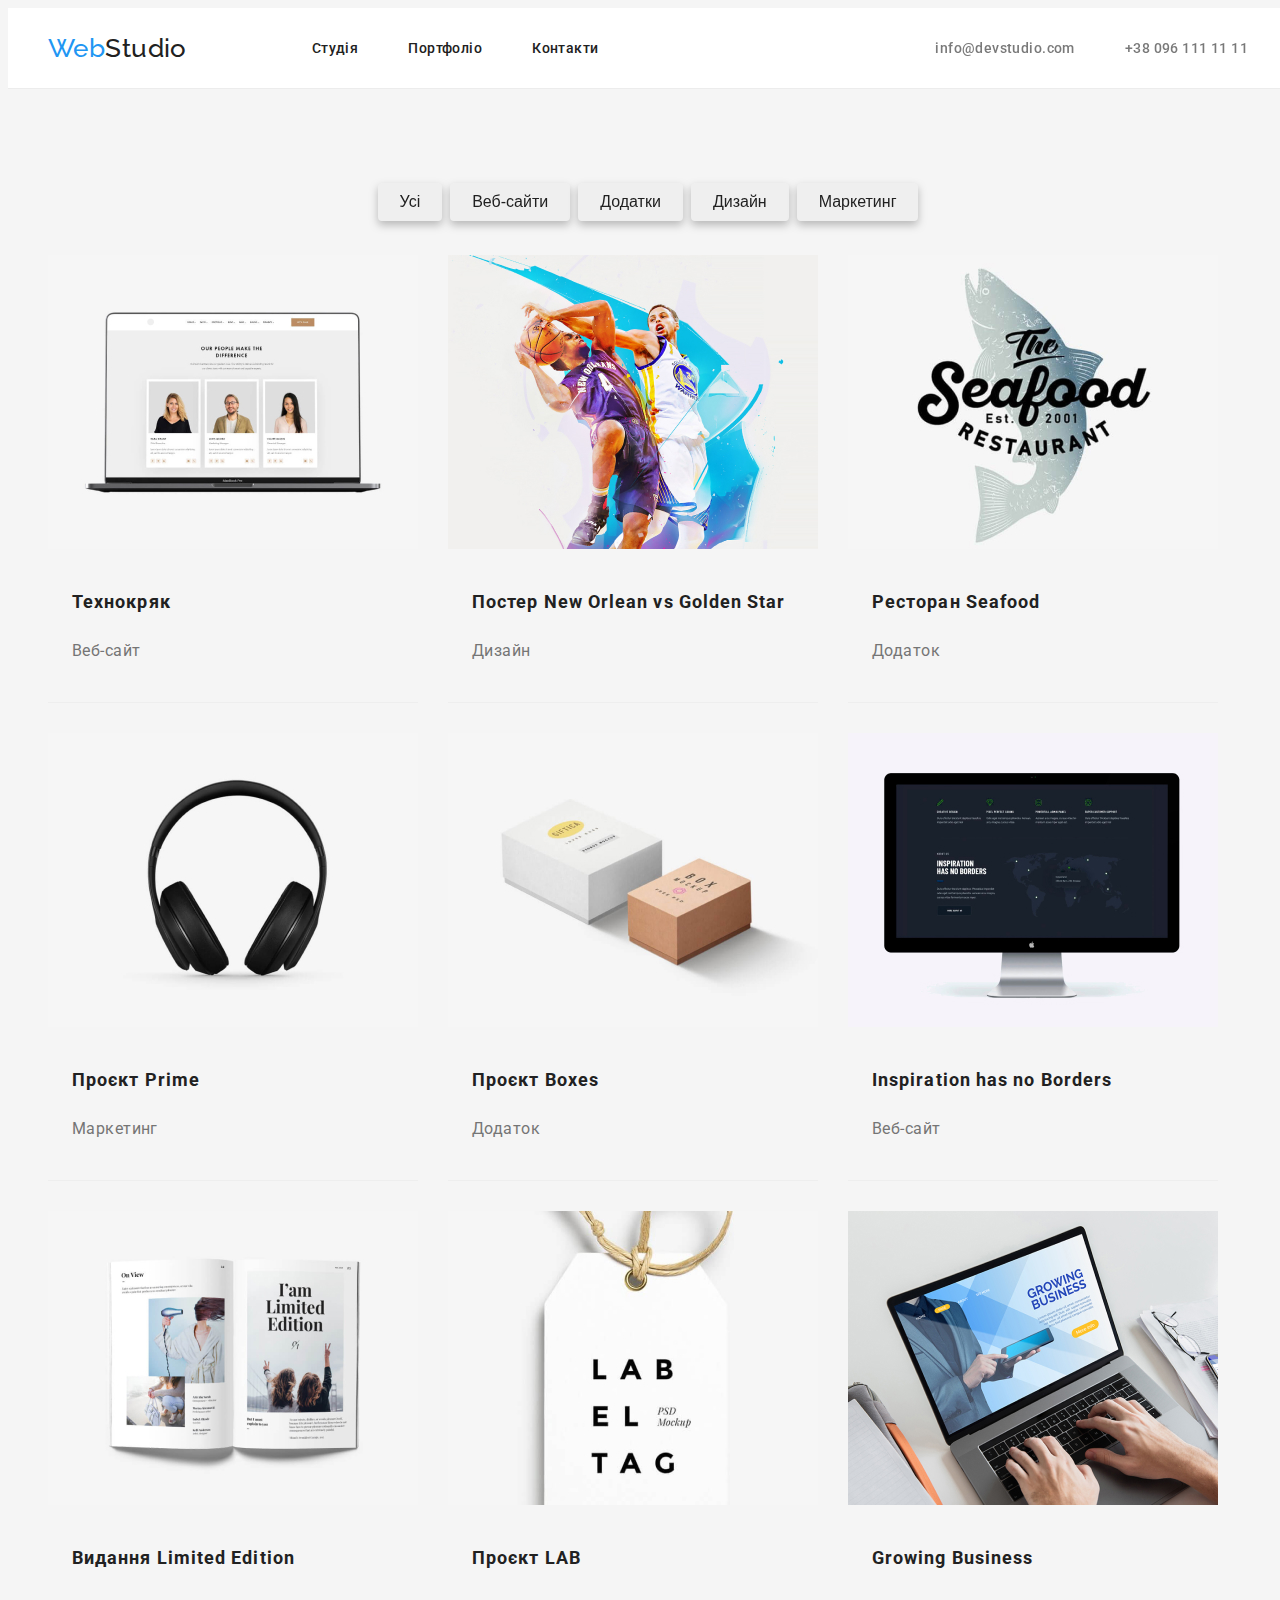
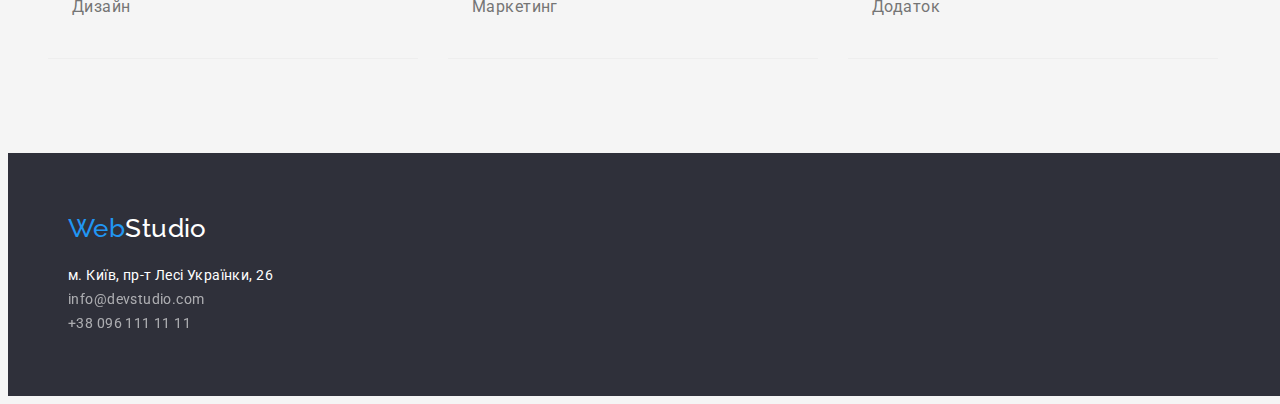
==== portfolio.html @ 1cfbdb65 "update" ====
<!DOCTYPE html>
<html lang="uk">

<head>
  <meta charset="UTF-8">
  <meta http-equiv="X-UA-Compatible" content="IE=edge">
  <meta name="viewport" content="width=device-width, initial-scale=1.0">

  <link rel="stylesheet" href="node_modules/modern-normalize/modern-normalize.css">



  <link rel="preconnect" href="https://fonts.googleapis.com">
  <link rel="preconnect" href="https://fonts.gstatic.com" crossorigin>
  <link href="https://fonts.googleapis.com/css2?family=Raleway:wght@700&family=Roboto:wght@400;500;700;900&display=swap"
    rel="stylesheet">

  <link rel="stylesheet" href="css/styles.css">
  <title>Portfolio</title>
</head>

<body>
  <header class="page-header">
    <div class="container nav-cont">
      <nav class="flex">
        <a class="link logo" href="#"><span class="logo-color">Web</span>Studio</a>
        <ul class="nav-list flex c-g-50">
          <li><a class="link" href="index.html">Студія</a></li>
          <li><a class="link" href="#">Портфоліо</a></li>
          <li><a class="link" href="#">Контакти</a></li>
        </ul>
      </nav>
      <ul class="flex c-g-50 nav-address">
        <li><a class="link company-address" href="mailto:info@devstudio.com">info@devstudio.com</a></li>
        <li><a class="link company-address" href="tel:+380961111111">+38 096 111 11 11</a></li>
      </ul>
    </div>
  </header>

  <main>
    <section class="section">
      <div class="container">
        <!-- <h1 class="page-title">Портфоліо</h1> -->
        <ul class="flex c-g-8">
          <li>
            <button class="btn btn-filter" type="button">Усі</button>
          </li>
          <li>
            <button class="btn btn-filter" type="button">Веб-сайти</button>
          </li>
          <li>
            <button class="btn btn-filter" type="button">Додатки</button>
          </li>
          <li>
            <button class="btn btn-filter" type="button">Дизайн</button>
          </li>
          <li>
            <button class="btn btn-filter" type="button">Маркетинг</button>
          </li>
        </ul>


        <ul class="list-style portfolio">
          <li>
            <img src="images/portfolio/img.jpg" alt="Зображення веб-сайту" width="370px">
            <div class="portfolio-card">
              <h2 class="portfolio-project-title">Технокряк</h2>
              <p class="portfolio-description">Веб-сайт</p>
            </div>
          </li>
          <li>
            <img src="images/portfolio/img1.jpg" alt="Дизайн постеру" width="370px">
            <div class="portfolio-card">
              <h2 class="portfolio-project-title">Постер New Orlean vs Golden Star</h2>
              <p class="portfolio-description">Дизайн</p>
            </div>
          </li>
          <li>
            <img src="images/portfolio/img2.jpg" alt="Логотип ресторану Seafood" width="370px">
            <div class="portfolio-card">
              <h2 class="portfolio-project-title">Ресторан Seafood</h2>
              <p class="portfolio-description">Додаток</p>
            </div>
          </li>
          <li>
            <img src="images/portfolio/img3.jpg" alt="Зображення навушників" width="370px">
            <div class="portfolio-card">
              <h2 class="portfolio-project-title">Проєкт Prime</h2>
              <p class="portfolio-description">Маркетинг</p>
            </div>
          </li>
          <li>
            <img src="images/portfolio/img4.jpg" alt="Зображення коробок" width="370px">
            <div class="portfolio-card">
              <h2 class="portfolio-project-title">Проєкт Boxes</h2>
              <p class="portfolio-description">Додаток</p>
            </div>
          </li>
          <li>
            <img src="images/portfolio/img5.jpg" alt="Сторінка веб-сайту" width="370px">
            <div class="portfolio-card">
              <h2 class="portfolio-project-title">Inspiration has no Borders</h2>
              <p class="portfolio-description">Веб-сайт</p>
            </div>
          </li>
          <li>
            <img src="images/portfolio/img6.jpg" alt="Дизайн Видання Limited Edition" width="370px">
            <div class="portfolio-card">
              <h2 class="portfolio-project-title">Видання Limited Edition</h2>
              <p class="portfolio-description">Дизайн</p>
            </div>
          </li>
          <li>
            <img src="images/portfolio/img7.jpg" alt="Макет лейблу" width="370px">
            <div class="portfolio-card">
              <h2 class="portfolio-project-title">Проєкт LAB</h2>
              <p class="portfolio-description">Маркетинг</p>
            </div>
          </li>
          <li>
            <img src="images/portfolio/img8.jpg" alt="Відкритий веб-додаток" width="370px">
            <div class="portfolio-card">
              <h2 class="portfolio-project-title">Growing Business</h2>
              <p class="portfolio-description">Додаток</p>
            </div>
          </li>
        </ul>

      </div>
    </section>
  </main>

  <footer class="page-footer">
    <div class="container">
      <a class="link logo" href="#"><span class="logo-color">Web</span>Studio</a>
      <address class="address-footer">
        <span>м. Київ, пр-т Лесі Українки, 26</span>
        <ul>
          <li><a class="company-address" href="mailto:info@devstudio.com">info@devstudio.com</a></li>
          <li><a class="company-address" href="tel:+380961111111">+38 096 111 11 11</a></li>
        </ul>
      </address>
    </div>
  </footer>

</body>

</html>
---- css/styles.css ----
:root {
  --body-background-color: #f5f5f5;
  --header-background-color: #ECECEC;
  --dark-background-color: #2F303A;
  --section-light-background-color: #F5F4FA;
  --dark-text-color: #212121;
  --main-text-color: #757575;
  --white-text-color: #fff;
  --highlited-text-color: #2196f3;
}

body {
  font-family: 'Roboto', sans-serif;
  font-size: 14px;
  letter-spacing: 0.03em;

  width: 100%;
  
  background-color: var(--body-background-color);
  color: var(--main-text-color);
}

ul {
  list-style: none;
  padding: 0;
  margin: 0;
}
img {
  display: block;
  max-width: 100%;
  height: auto;
}


.page-header {
  border-bottom: 1px solid var(--header-background-color);
  background-color: var(--white-text-color);
}

.nav-cont {
  display: flex;
  justify-content: space-between;
}
.nav-address {
  margin-left: 94px;
}
.section-hero {
  height: 600px;
  text-align: center;
}

.page-title {
  font-size: 44px;
  font-weight: 900;
  line-height: 1.36;
  text-align: center;
  letter-spacing: 0.06em;

  padding-top: 200px;
  padding-bottom: 30px;
  margin: 0 auto;

  width: 696px;
  color: var(--white-text-color);
}

.section-title {
  font-weight: 700;
  font-size: 36px;
  line-height: 1.17;
  text-align: center;

  margin-bottom: 50px ;

}


.feature {
  width: 270px;
}

.specialty-title {
  font-weight: 700;
  line-height: 1.17;
}


.section-title,
.specialty-title,
.team-title {
  color: var(--dark-text-color);
}


.specialty-description {
  line-height: 1.71;
}

.team-title {
  font-weight: 500;
  font-size: 16px;
  line-height: 1.1875;
  text-align: center;
}

.team-description {
  font-size: 16px;
  line-height: 1.18;
  text-align: center;
}


.nav-list {
  margin-left: 93px;
  padding: 32px;
  color: var(--dark-text-color);
  
}


.logo {
  font-family: 'Raleway';
  font-style: normal;
  font-weight: 700;
  font-size: 26px;
  line-height: 1.19;

}

.logo:hover,
.logo:focus {
  color: var(--highlited-text-color);
}

.logo-color {
  color: var(--highlited-text-color);
}

.section-hero {
  background-color: var(--dark-background-color);
}

.section-team {
  background-color: var(--section-light-background-color);
}

.page-footer {
  background-color: var(--dark-background-color);
  padding: 60px ;
}

.page-footer,
.page-footer > .container > .logo {
  color: var(--white-text-color);
}

.address-footer {
  font-style: normal;
  line-height: 1.71;
  padding-top: 20px;
}

.company-address {
  opacity: .6;
  text-decoration: none;
  line-height: 1.14;
  
  color: var(--white-text-color);
}



.link {
  font-weight: 500;
  text-decoration: none;
  
  color: var(--dark-text-color);
}

.link:hover,
.link:focus {
  color:  var(--highlited-text-color);
}

.btn {
  cursor: pointer;
}

.btn-main {
  font-weight: 700;
  font-size: 16px;
  line-height: 1.88;


  text-align: center;
  letter-spacing: 0.06em;

  background: #2196F3;
  color: var(--white-text-color);
  
  box-shadow: 0px 4px 4px rgba(0, 0, 0, 0.15);
  border: none;
  border-radius: 4px;

  padding: 10px 32px;
  margin: auto;
}

.btn-filter {
  border: none;
  border-radius: 4px;

  font-weight: 500;
  font-size: 16px;
  line-height: 1.62;

  text-align: center;

  padding: 6px 22px;
  filter: drop-shadow(0px 4px 4px rgba(0, 0, 0, 0.25));
  color: var(--dark-text-color);
}

.btn-filter:hover,
.btn-filter:focus {
  background: var(--highlited-text-color);
  color: var(--white-text-color);
}

.section {
  padding: 94px 0;
}

.portfolio {
  display: flex;
  gap: 30px;
  flex-wrap: wrap;
  padding-top: 34px;
}

.portfolio-card{
  border-bottom: 1px solid #EEEEEE;
  padding: 20px 24px;
}

.portfolio-project-title {
  font-weight: 700;
  font-size: 18px;
  line-height: 2;

  letter-spacing: 0.06em;

  color: var(--dark-text-color);
}

.portfolio-description {
  font-style: normal;
  font-weight: 400;
  font-size: 16px;
  line-height: 1.88;


  color: var(--main-text-color);
}

.flex {
  display: flex;
  justify-content: center;
  align-items: center;
}

.c-g-50 {
  column-gap: 50px;
}

.c-g-30 {
  column-gap: 30px;
}

.c-g-8 {
  column-gap: 8px;
}

.container {
  width: 1200px;
  margin: 0 auto;
}
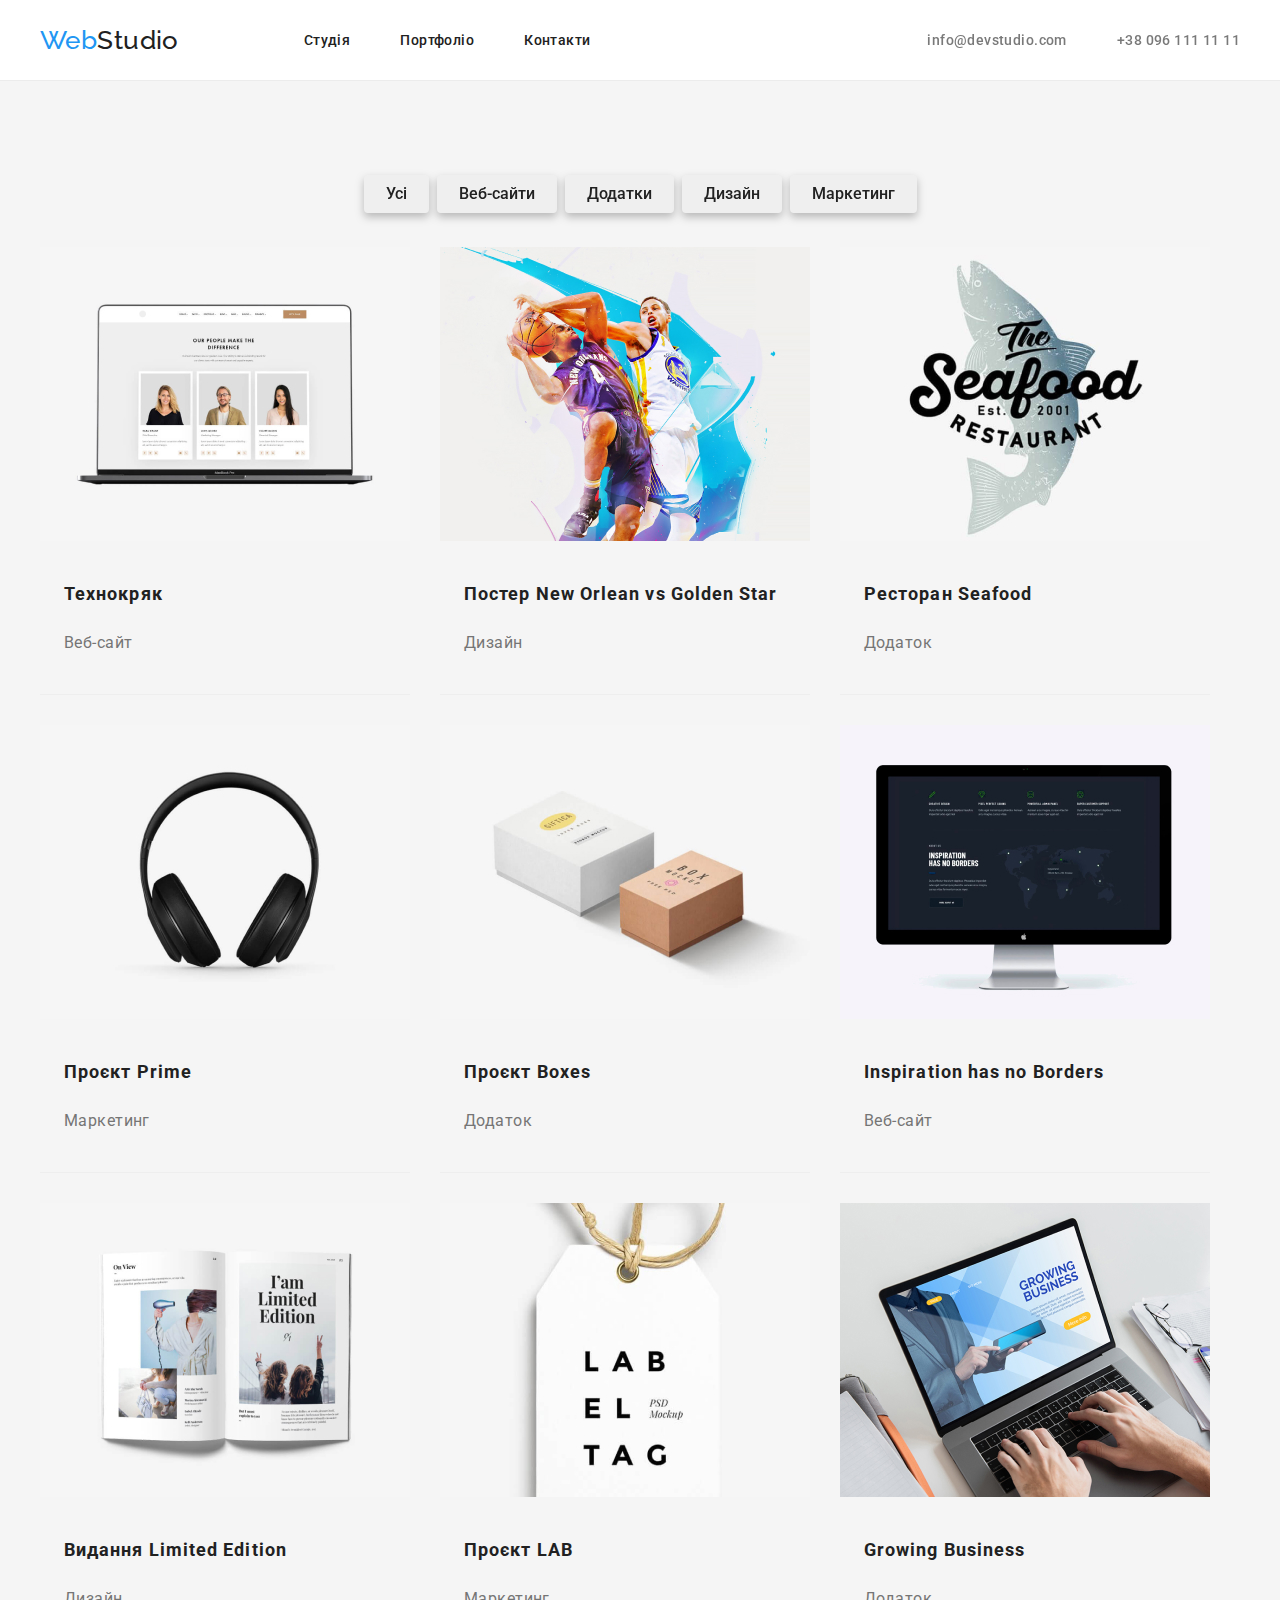
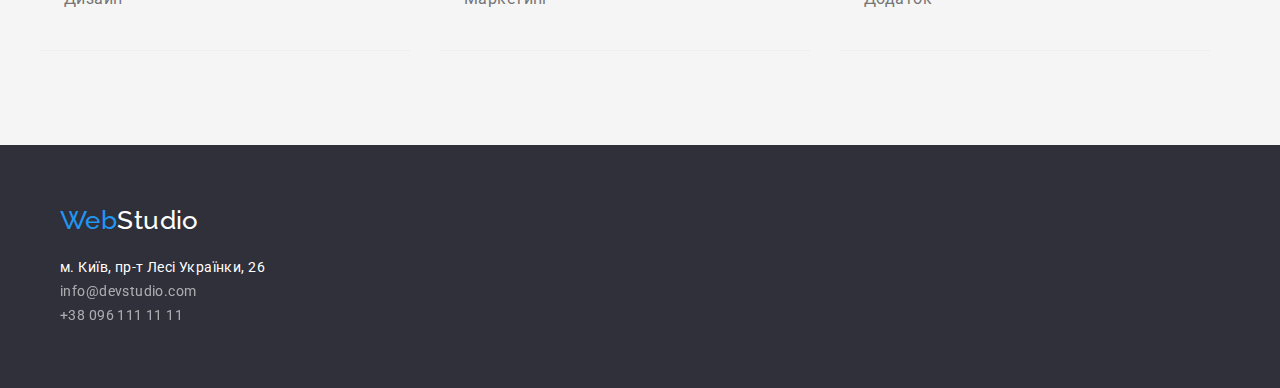
==== commit 9414ce5d: "normalize added" ====
--- a/portfolio.html
+++ b/portfolio.html
@@ -6,7 +6,7 @@
   <meta http-equiv="X-UA-Compatible" content="IE=edge">
   <meta name="viewport" content="width=device-width, initial-scale=1.0">
 
-  <link rel="stylesheet" href="node_modules/modern-normalize/modern-normalize.css">
+  <link rel="stylesheet" href="css/modern-normalize.css">
 
 
 
--- a/css/styles.css
+++ b/css/styles.css
@@ -14,6 +14,7 @@
   font-size: 14px;
   letter-spacing: 0.03em;
 
+
   width: 100%;
   
   background-color: var(--body-background-color);
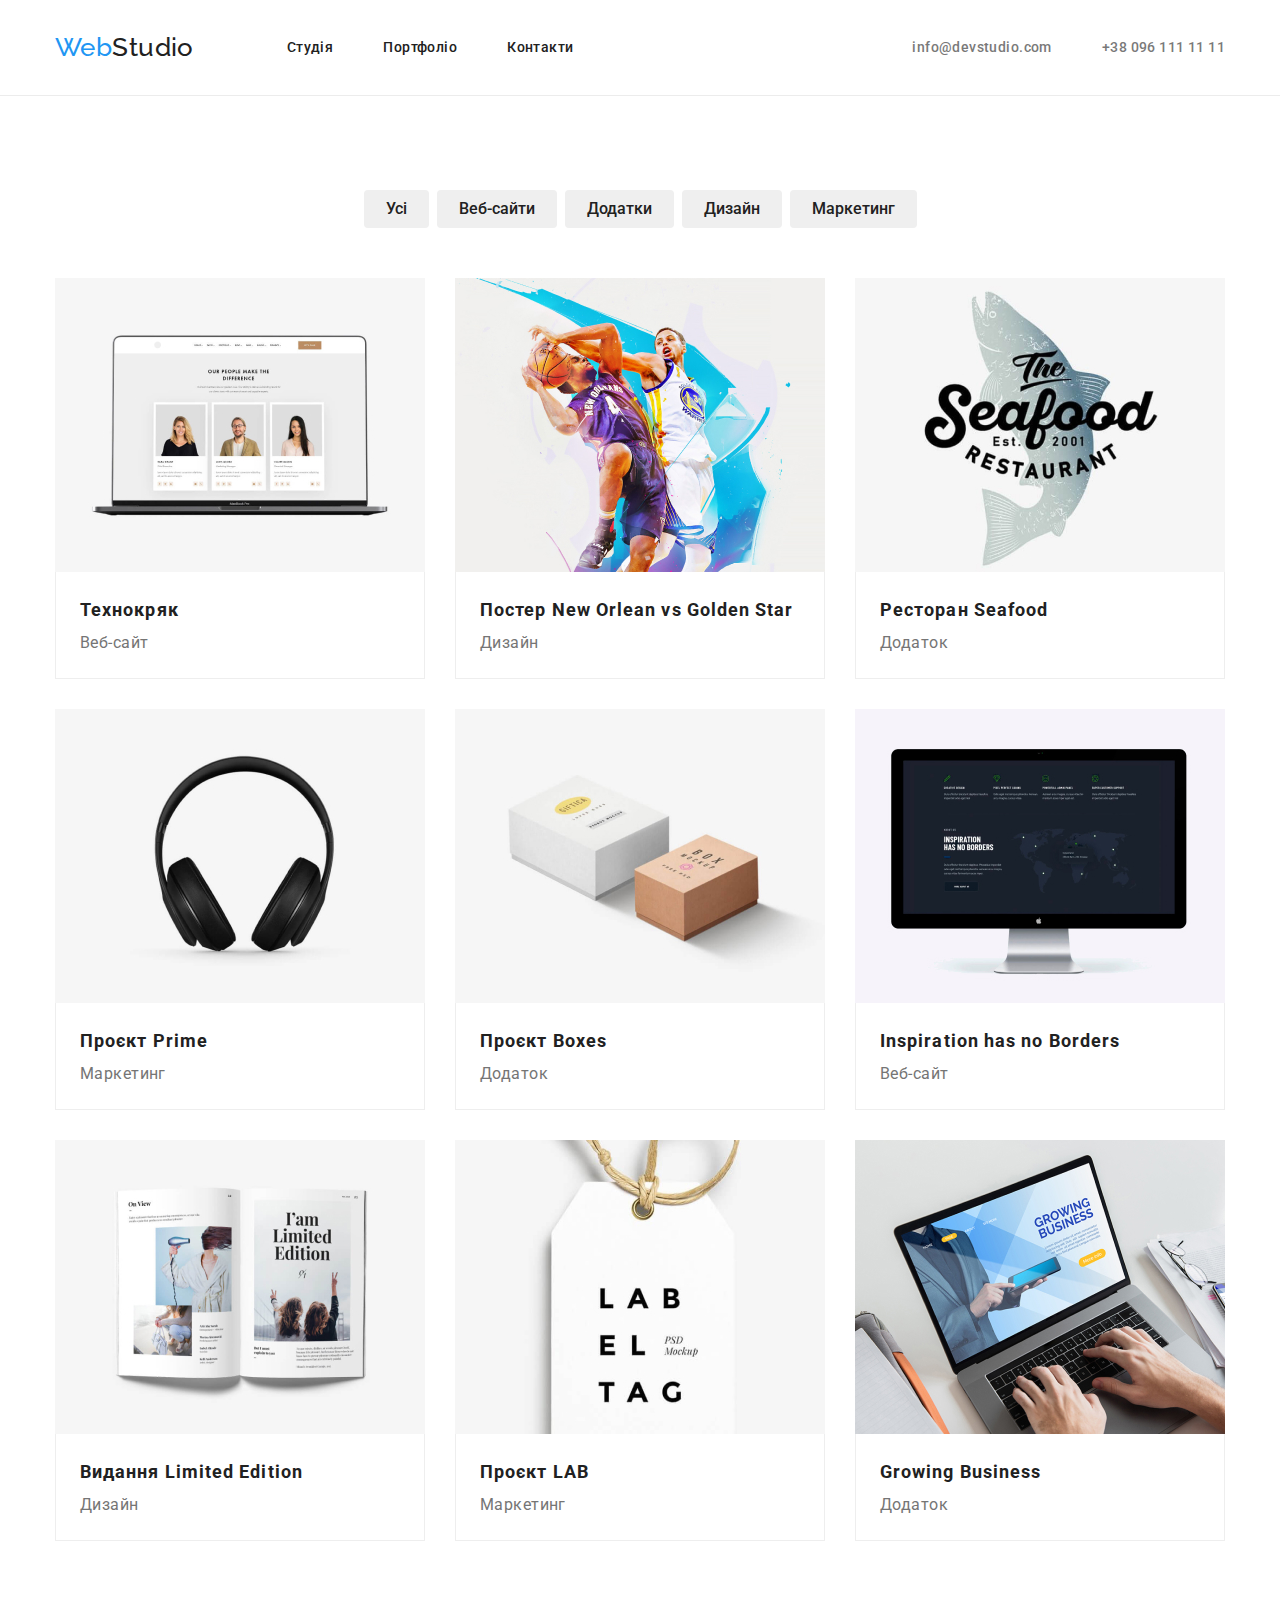
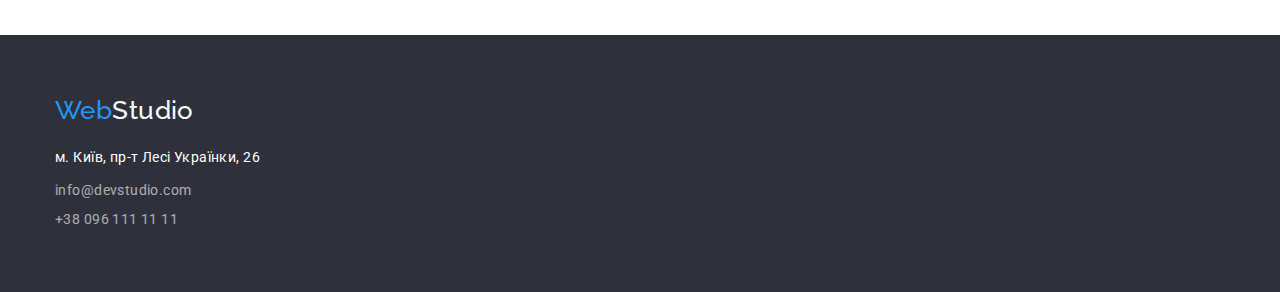
==== commit 453890fd: "fixed mistakes" ====
--- a/portfolio.html
+++ b/portfolio.html
@@ -24,13 +24,13 @@
     <div class="container nav-cont">
       <nav class="flex">
         <a class="link logo" href="#"><span class="logo-color">Web</span>Studio</a>
-        <ul class="nav-list flex c-g-50">
+        <ul class="nav-list flex c-g-big">
           <li><a class="link" href="index.html">Студія</a></li>
-          <li><a class="link" href="#">Портфоліо</a></li>
+          <li><a class="link active" href="#">Портфоліо</a></li>
           <li><a class="link" href="#">Контакти</a></li>
         </ul>
       </nav>
-      <ul class="flex c-g-50 nav-address">
+      <ul class="flex c-g-big nav-address">
         <li><a class="link company-address" href="mailto:info@devstudio.com">info@devstudio.com</a></li>
         <li><a class="link company-address" href="tel:+380961111111">+38 096 111 11 11</a></li>
       </ul>
@@ -40,8 +40,8 @@
   <main>
     <section class="section">
       <div class="container">
-        <!-- <h1 class="page-title">Портфоліо</h1> -->
-        <ul class="flex c-g-8">
+        <h1 class="page-title visual-hidden">Портфоліо</h1>
+        <ul class="flex c-g-small portfolio-ul">
           <li>
             <button class="btn btn-filter" type="button">Усі</button>
           </li>
@@ -134,9 +134,9 @@
     <div class="container">
       <a class="link logo" href="#"><span class="logo-color">Web</span>Studio</a>
       <address class="address-footer">
-        <span>м. Київ, пр-т Лесі Українки, 26</span>
+        <p class="address-margin">м. Київ, пр-т Лесі Українки, 26</p>
         <ul>
-          <li><a class="company-address" href="mailto:info@devstudio.com">info@devstudio.com</a></li>
+          <li><a class="company-address address-margin" href="mailto:info@devstudio.com">info@devstudio.com</a></li>
           <li><a class="company-address" href="tel:+380961111111">+38 096 111 11 11</a></li>
         </ul>
       </address>
--- a/css/styles.css
+++ b/css/styles.css
@@ -1,5 +1,5 @@
 :root {
-  --body-background-color: #f5f5f5;
+  --body-background-color: #fff;
   --header-background-color: #ECECEC;
   --dark-background-color: #2F303A;
   --section-light-background-color: #F5F4FA;
@@ -26,12 +26,26 @@
   padding: 0;
   margin: 0;
 }
+
 img {
   display: block;
   max-width: 100%;
   height: auto;
 }
 
+h1, h2, h3, h4, h5, h6, p {
+  margin: 0;
+}
+
+h3 {
+  font-size: 14px;
+  margin-bottom: 10px;
+}
+
+
+.visual-hidden {
+  display: none;
+}
 
 .page-header {
   border-bottom: 1px solid var(--header-background-color);
@@ -40,14 +54,17 @@
 
 .nav-cont {
   display: flex;
-  justify-content: space-between;
-}
+}
+
 .nav-address {
-  margin-left: 94px;
-}
+  margin-left: auto;
+}
+
 .section-hero {
-  height: 600px;
-  text-align: center;
+  text-align: center;
+  padding: 200px 0;
+
+  background-color: var(--dark-background-color);
 }
 
 .page-title {
@@ -57,7 +74,6 @@
   text-align: center;
   letter-spacing: 0.06em;
 
-  padding-top: 200px;
   padding-bottom: 30px;
   margin: 0 auto;
 
@@ -78,6 +94,10 @@
 
 .feature {
   width: 270px;
+}
+
+.section-specialty {
+  padding-top: 0;
 }
 
 .specialty-title {
@@ -97,11 +117,22 @@
   line-height: 1.71;
 }
 
+.section-team {
+  background-color: var(--section-light-background-color);
+}
+
+.team-text {
+  padding: 30px 0;
+  background-color: var(--body-background-color);
+}
+
 .team-title {
   font-weight: 500;
   font-size: 16px;
   line-height: 1.1875;
   text-align: center;
+
+  margin-bottom: 10px;
 }
 
 .team-description {
@@ -113,7 +144,6 @@
 
 .nav-list {
   margin-left: 93px;
-  padding: 32px;
   color: var(--dark-text-color);
   
 }
@@ -137,17 +167,11 @@
   color: var(--highlited-text-color);
 }
 
-.section-hero {
-  background-color: var(--dark-background-color);
-}
-
-.section-team {
-  background-color: var(--section-light-background-color);
-}
+
 
 .page-footer {
   background-color: var(--dark-background-color);
-  padding: 60px ;
+  padding: 60px 0;
 }
 
 .page-footer,
@@ -158,7 +182,12 @@
 .address-footer {
   font-style: normal;
   line-height: 1.71;
-  padding-top: 20px;
+  margin-top: 20px;
+}
+
+.address-margin {
+  display: inline-block;
+  margin-bottom: 9px;
 }
 
 .company-address {
@@ -174,7 +203,8 @@
 .link {
   font-weight: 500;
   text-decoration: none;
-  
+  padding: 32px 0;
+
   color: var(--dark-text-color);
 }
 
@@ -218,7 +248,7 @@
   text-align: center;
 
   padding: 6px 22px;
-  filter: drop-shadow(0px 4px 4px rgba(0, 0, 0, 0.25));
+  /* filter: drop-shadow(0px 4px 4px rgba(0, 0, 0, 0.25)); */
   color: var(--dark-text-color);
 }
 
@@ -230,17 +260,22 @@
 
 .section {
   padding: 94px 0;
+}
+
+.portfolio-ul {
+  margin-bottom: 50px;
 }
 
 .portfolio {
   display: flex;
   gap: 30px;
   flex-wrap: wrap;
-  padding-top: 34px;
 }
 
 .portfolio-card{
   border-bottom: 1px solid #EEEEEE;
+  border-left: 1px solid #EEEEEE;
+  border-right: 1px solid #EEEEEE;
   padding: 20px 24px;
 }
 
@@ -270,19 +305,20 @@
   align-items: center;
 }
 
-.c-g-50 {
+.c-g-big {
   column-gap: 50px;
 }
 
-.c-g-30 {
+.c-g-middle {
   column-gap: 30px;
 }
 
-.c-g-8 {
+.c-g-small {
   column-gap: 8px;
 }
 
 .container {
   width: 1200px;
   margin: 0 auto;
+  padding: 0 15px;
 }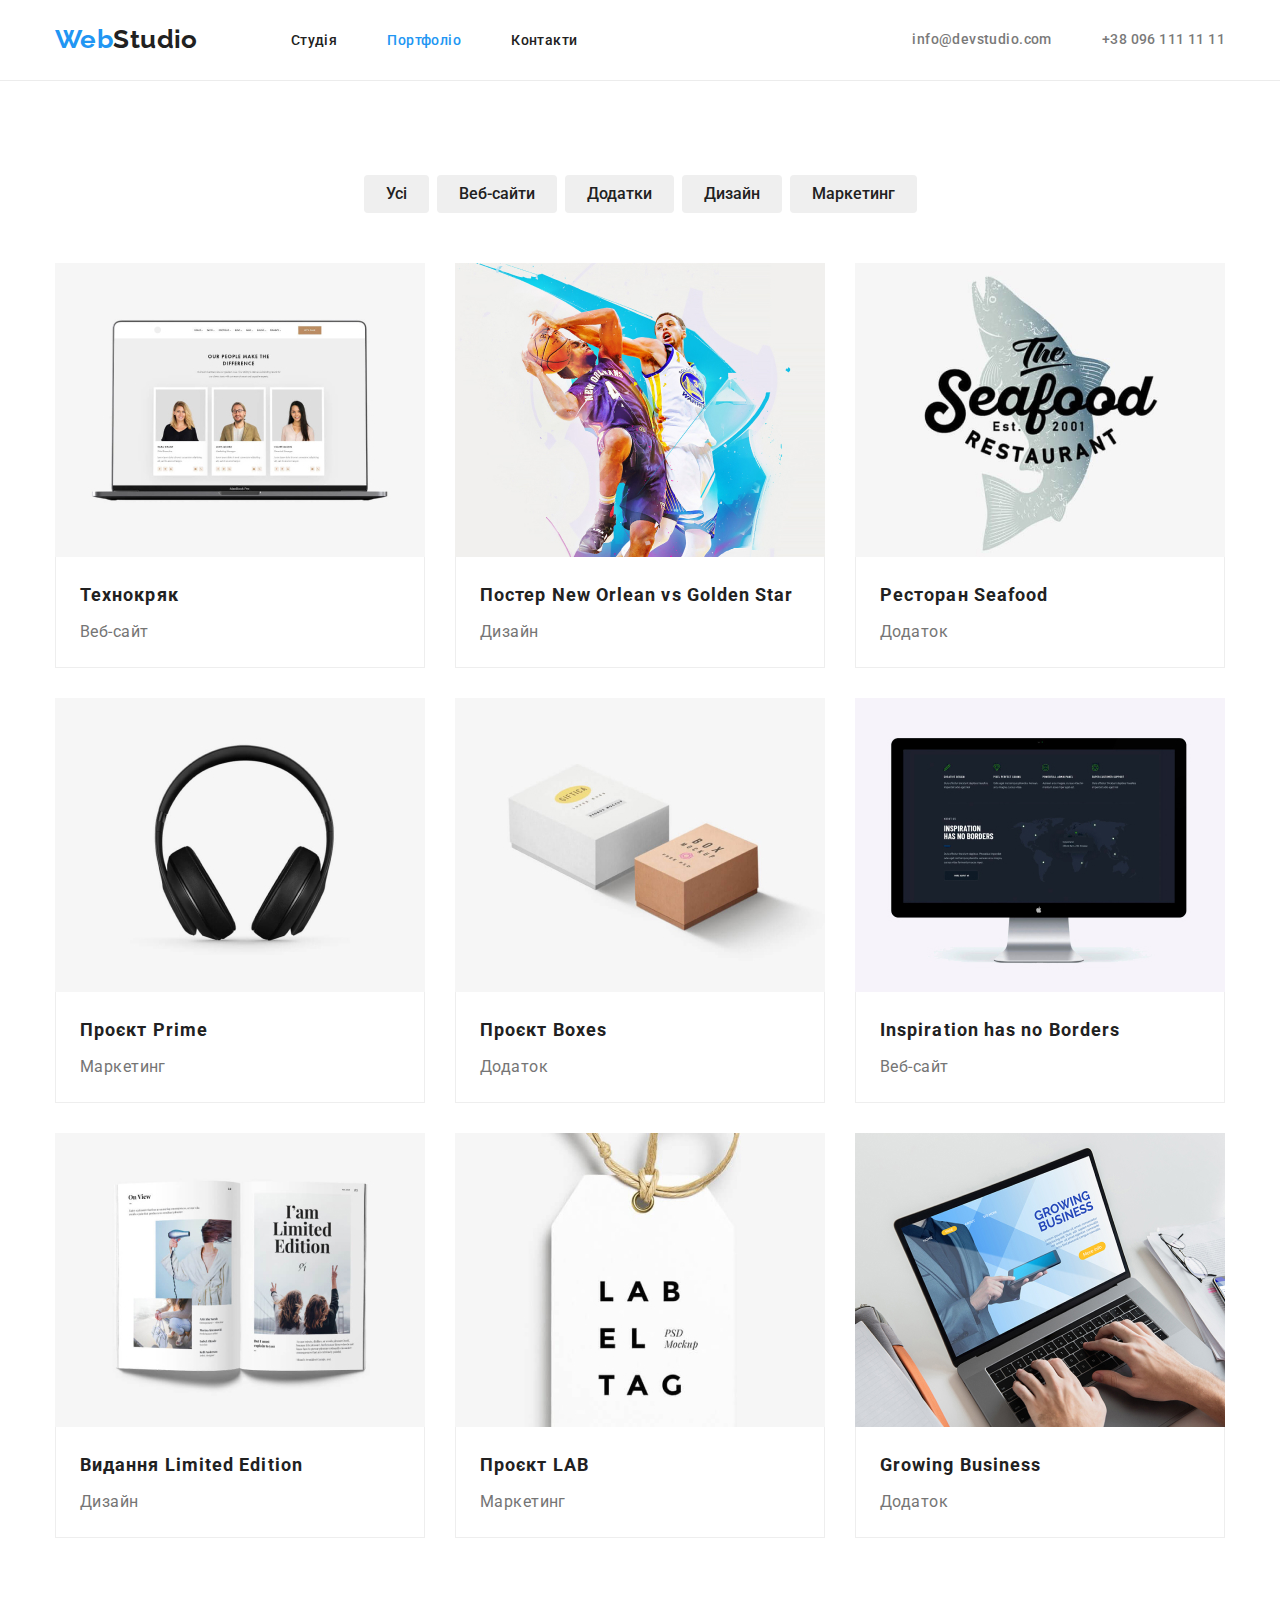
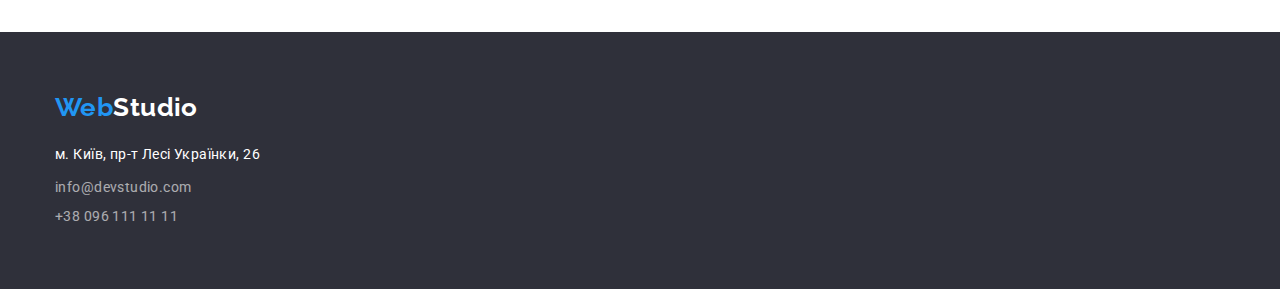
==== commit 096d2e09: "fixed styles" ====
--- a/portfolio.html
+++ b/portfolio.html
@@ -24,13 +24,13 @@
     <div class="container nav-cont">
       <nav class="flex">
         <a class="link logo" href="#"><span class="logo-color">Web</span>Studio</a>
-        <ul class="nav-list flex c-g-big">
-          <li><a class="link" href="index.html">Студія</a></li>
-          <li><a class="link active" href="#">Портфоліо</a></li>
-          <li><a class="link" href="#">Контакти</a></li>
+        <ul class="nav-list flex col-gap-big">
+          <li><a class="link nav-link" href="index.html">Студія</a></li>
+          <li><a class="link active nav-link" href="#">Портфоліо</a></li>
+          <li><a class="link nav-link" href="#">Контакти</a></li>
         </ul>
       </nav>
-      <ul class="flex c-g-big nav-address">
+      <ul class="flex col-gap-big nav-address">
         <li><a class="link company-address" href="mailto:info@devstudio.com">info@devstudio.com</a></li>
         <li><a class="link company-address" href="tel:+380961111111">+38 096 111 11 11</a></li>
       </ul>
@@ -41,7 +41,7 @@
     <section class="section">
       <div class="container">
         <h1 class="page-title visual-hidden">Портфоліо</h1>
-        <ul class="flex c-g-small portfolio-ul">
+        <ul class="flex col-gap-small portfolio-ul">
           <li>
             <button class="btn btn-filter" type="button">Усі</button>
           </li>
--- a/css/styles.css
+++ b/css/styles.css
@@ -42,6 +42,11 @@
   margin-bottom: 10px;
 }
 
+.section-title,
+.specialty-title,
+.team-title {
+  color: var(--dark-text-color);
+}
 
 .visual-hidden {
   display: none;
@@ -52,6 +57,29 @@
   background-color: var(--white-text-color);
 }
 
+.logo {
+  font-family: 'Raleway';
+  font-style: normal;
+  font-size: 26px;
+  line-height: 1.19;
+
+  padding-top: 24px;
+  padding-bottom: 25px;
+
+}
+.link.logo {
+    font-weight: 700;
+}
+
+.logo:hover,
+.logo:focus {
+  color: var(--highlited-text-color);
+}
+
+.logo-color {
+  color: var(--highlited-text-color);
+}
+
 .nav-cont {
   display: flex;
 }
@@ -68,14 +96,15 @@
 }
 
 .page-title {
+
   font-size: 44px;
   font-weight: 900;
   line-height: 1.36;
   text-align: center;
   letter-spacing: 0.06em;
 
-  padding-bottom: 30px;
   margin: 0 auto;
+  margin-bottom: 30px;
 
   width: 696px;
   color: var(--white-text-color);
@@ -105,16 +134,16 @@
   line-height: 1.17;
 }
 
-
-.section-title,
-.specialty-title,
-.team-title {
-  color: var(--dark-text-color);
-}
-
+.ul-specialty {
+  display: flex;
+}
 
 .specialty-description {
   line-height: 1.71;
+}
+
+.section-what {
+  padding-top: 0;
 }
 
 .section-team {
@@ -147,27 +176,6 @@
   color: var(--dark-text-color);
   
 }
-
-
-.logo {
-  font-family: 'Raleway';
-  font-style: normal;
-  font-weight: 700;
-  font-size: 26px;
-  line-height: 1.19;
-
-}
-
-.logo:hover,
-.logo:focus {
-  color: var(--highlited-text-color);
-}
-
-.logo-color {
-  color: var(--highlited-text-color);
-}
-
-
 
 .page-footer {
   background-color: var(--dark-background-color);
@@ -199,11 +207,13 @@
 }
 
 
+.nav-link {
+  padding: 32px 0;
+}
 
 .link {
   font-weight: 500;
   text-decoration: none;
-  padding: 32px 0;
 
   color: var(--dark-text-color);
 }
@@ -213,11 +223,15 @@
   color:  var(--highlited-text-color);
 }
 
+.link.active {
+  color: var(--highlited-text-color);
+}
 .btn {
   cursor: pointer;
 }
 
 .btn-main {
+  
   font-weight: 700;
   font-size: 16px;
   line-height: 1.88;
@@ -283,7 +297,7 @@
   font-weight: 700;
   font-size: 18px;
   line-height: 2;
-
+  margin-bottom: 4px;
   letter-spacing: 0.06em;
 
   color: var(--dark-text-color);
@@ -305,15 +319,15 @@
   align-items: center;
 }
 
-.c-g-big {
+.col-gap-big {
   column-gap: 50px;
 }
 
-.c-g-middle {
+.col-gap-middle {
   column-gap: 30px;
 }
 
-.c-g-small {
+.col-gap-small {
   column-gap: 8px;
 }
 
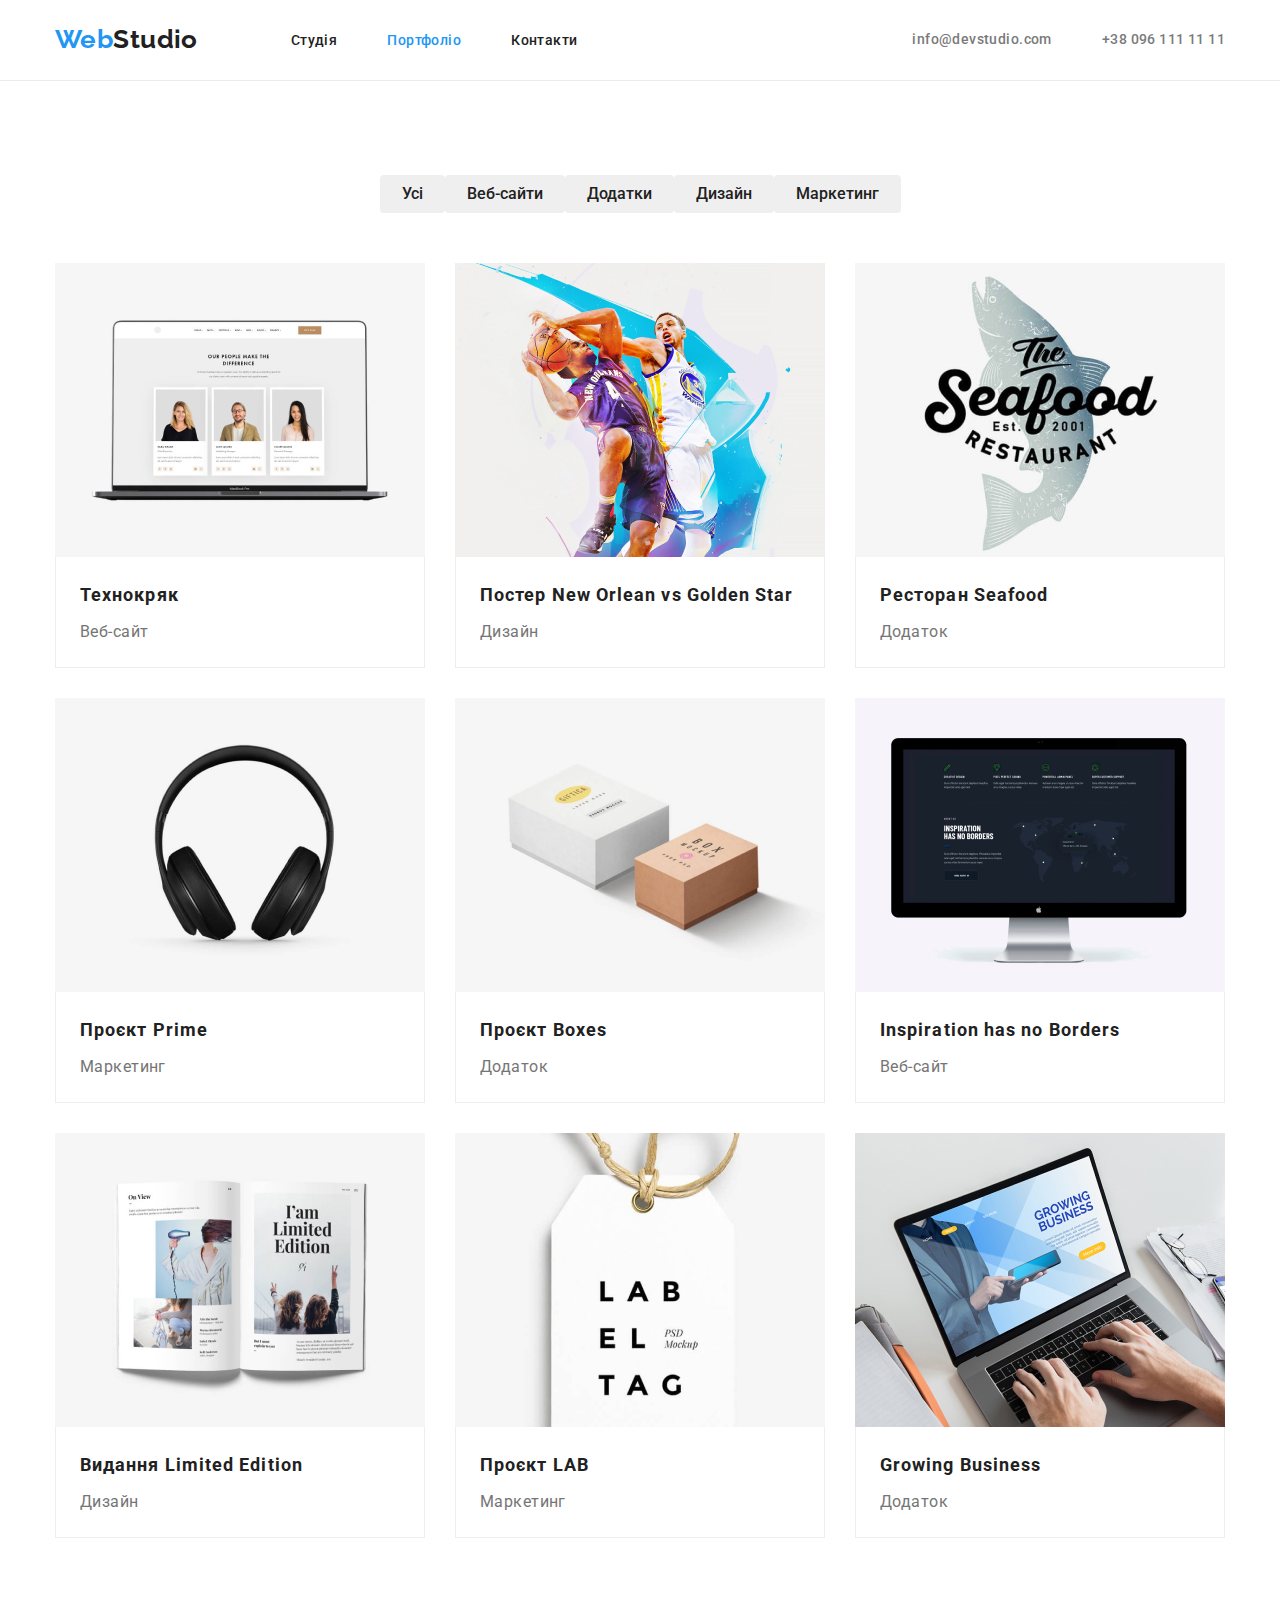
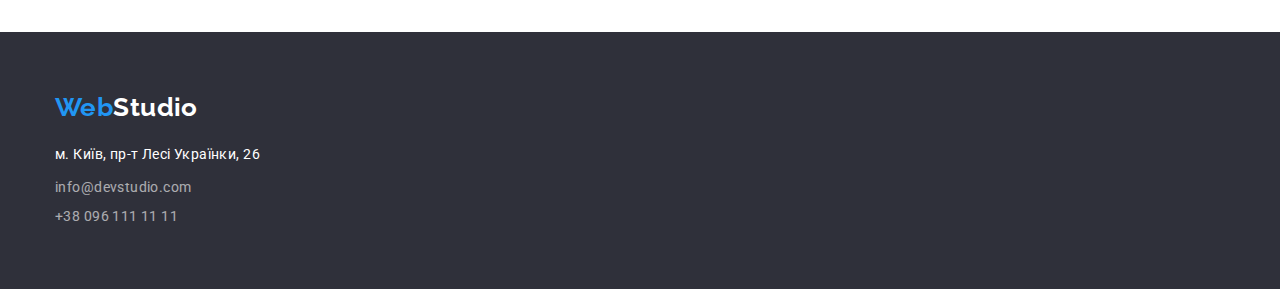
==== commit 04fcf23a: "naming of classes" ====
--- a/portfolio.html
+++ b/portfolio.html
@@ -24,13 +24,13 @@
     <div class="container nav-cont">
       <nav class="flex">
         <a class="link logo" href="#"><span class="logo-color">Web</span>Studio</a>
-        <ul class="nav-list flex col-gap-big">
+        <ul class="nav-list flex col-gap-header">
           <li><a class="link nav-link" href="index.html">Студія</a></li>
           <li><a class="link active nav-link" href="#">Портфоліо</a></li>
           <li><a class="link nav-link" href="#">Контакти</a></li>
         </ul>
       </nav>
-      <ul class="flex col-gap-big nav-address">
+      <ul class="flex col-gap-header nav-address">
         <li><a class="link company-address" href="mailto:info@devstudio.com">info@devstudio.com</a></li>
         <li><a class="link company-address" href="tel:+380961111111">+38 096 111 11 11</a></li>
       </ul>
@@ -41,7 +41,7 @@
     <section class="section">
       <div class="container">
         <h1 class="page-title visual-hidden">Портфоліо</h1>
-        <ul class="flex col-gap-small portfolio-ul">
+        <ul class="flex col-gap-porfolio portfolio-ul">
           <li>
             <button class="btn btn-filter" type="button">Усі</button>
           </li>
--- a/css/styles.css
+++ b/css/styles.css
@@ -319,15 +319,15 @@
   align-items: center;
 }
 
-.col-gap-big {
+.col-gap-header {
   column-gap: 50px;
 }
 
-.col-gap-middle {
+.col-gap-main {
   column-gap: 30px;
 }
 
-.col-gap-small {
+.col-gap-portfolio {
   column-gap: 8px;
 }
 
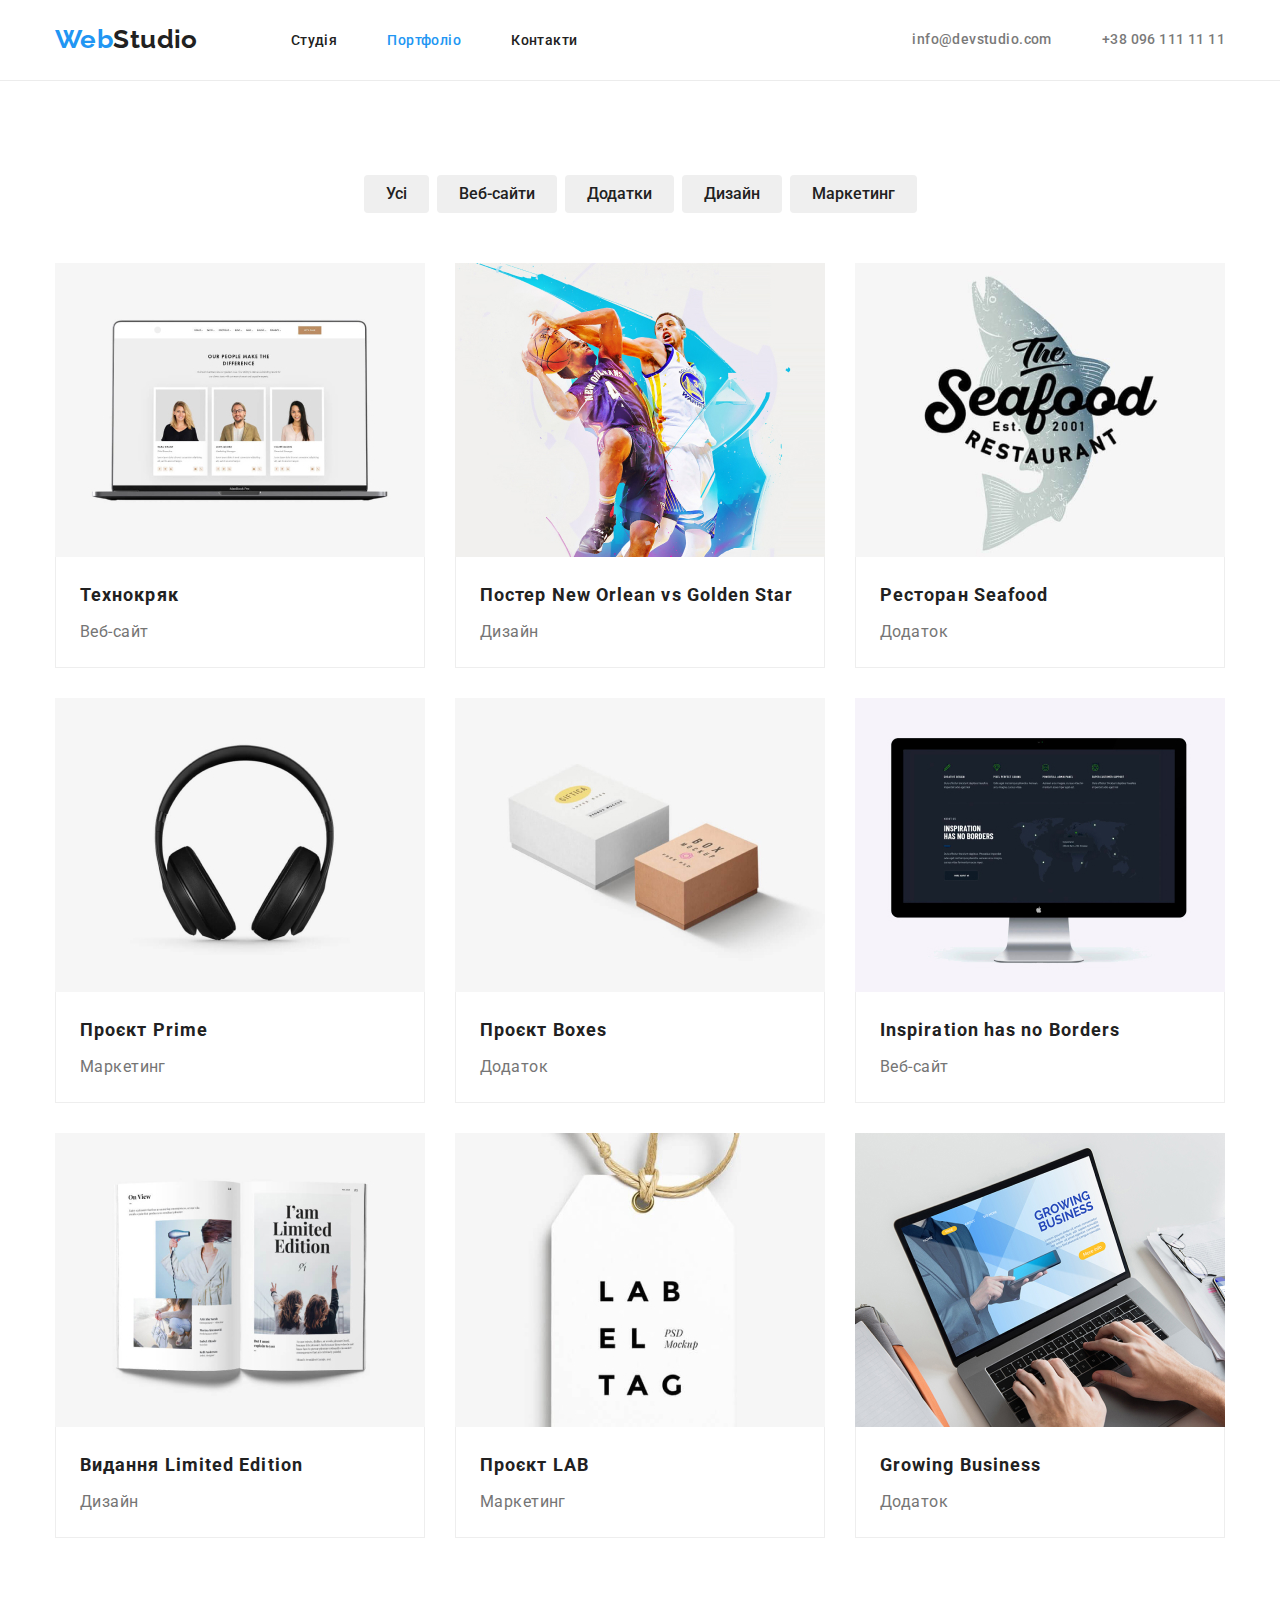
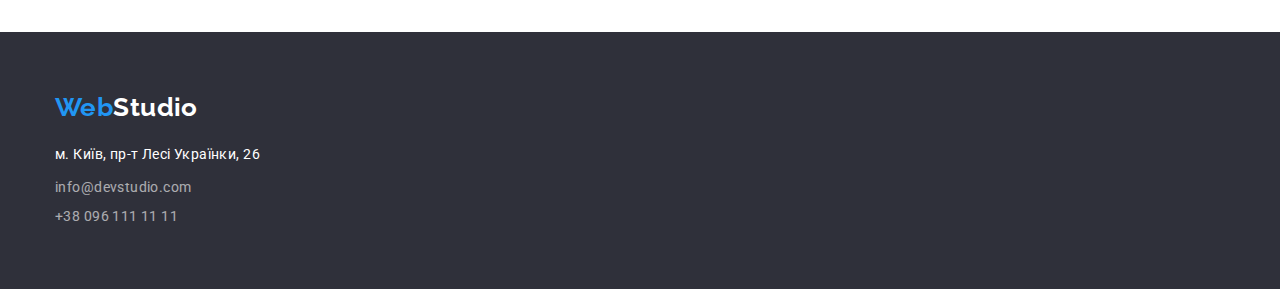
==== commit 075242d9: "clas-name-fix" ====
--- a/portfolio.html
+++ b/portfolio.html
@@ -41,7 +41,7 @@
     <section class="section">
       <div class="container">
         <h1 class="page-title visual-hidden">Портфоліо</h1>
-        <ul class="flex col-gap-porfolio portfolio-ul">
+        <ul class="flex col-gap-portfolio portfolio-ul">
           <li>
             <button class="btn btn-filter" type="button">Усі</button>
           </li>
